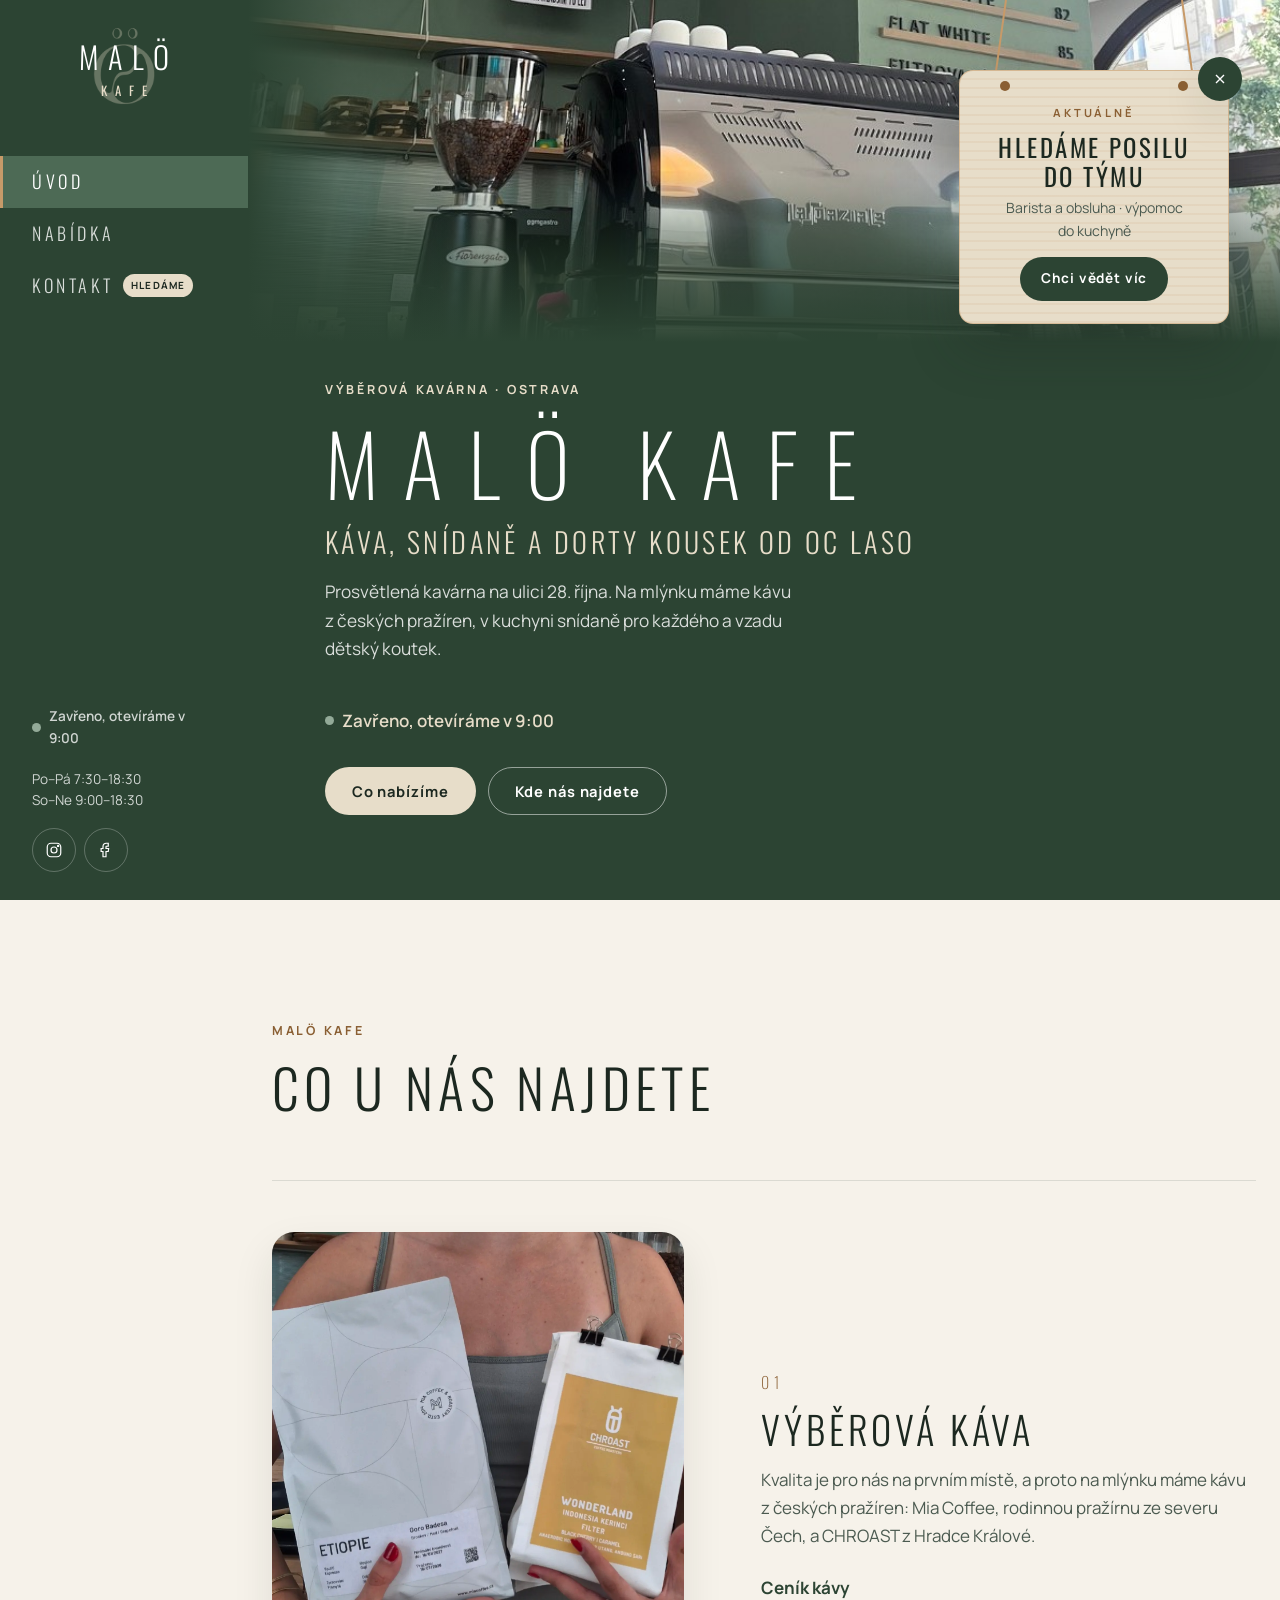
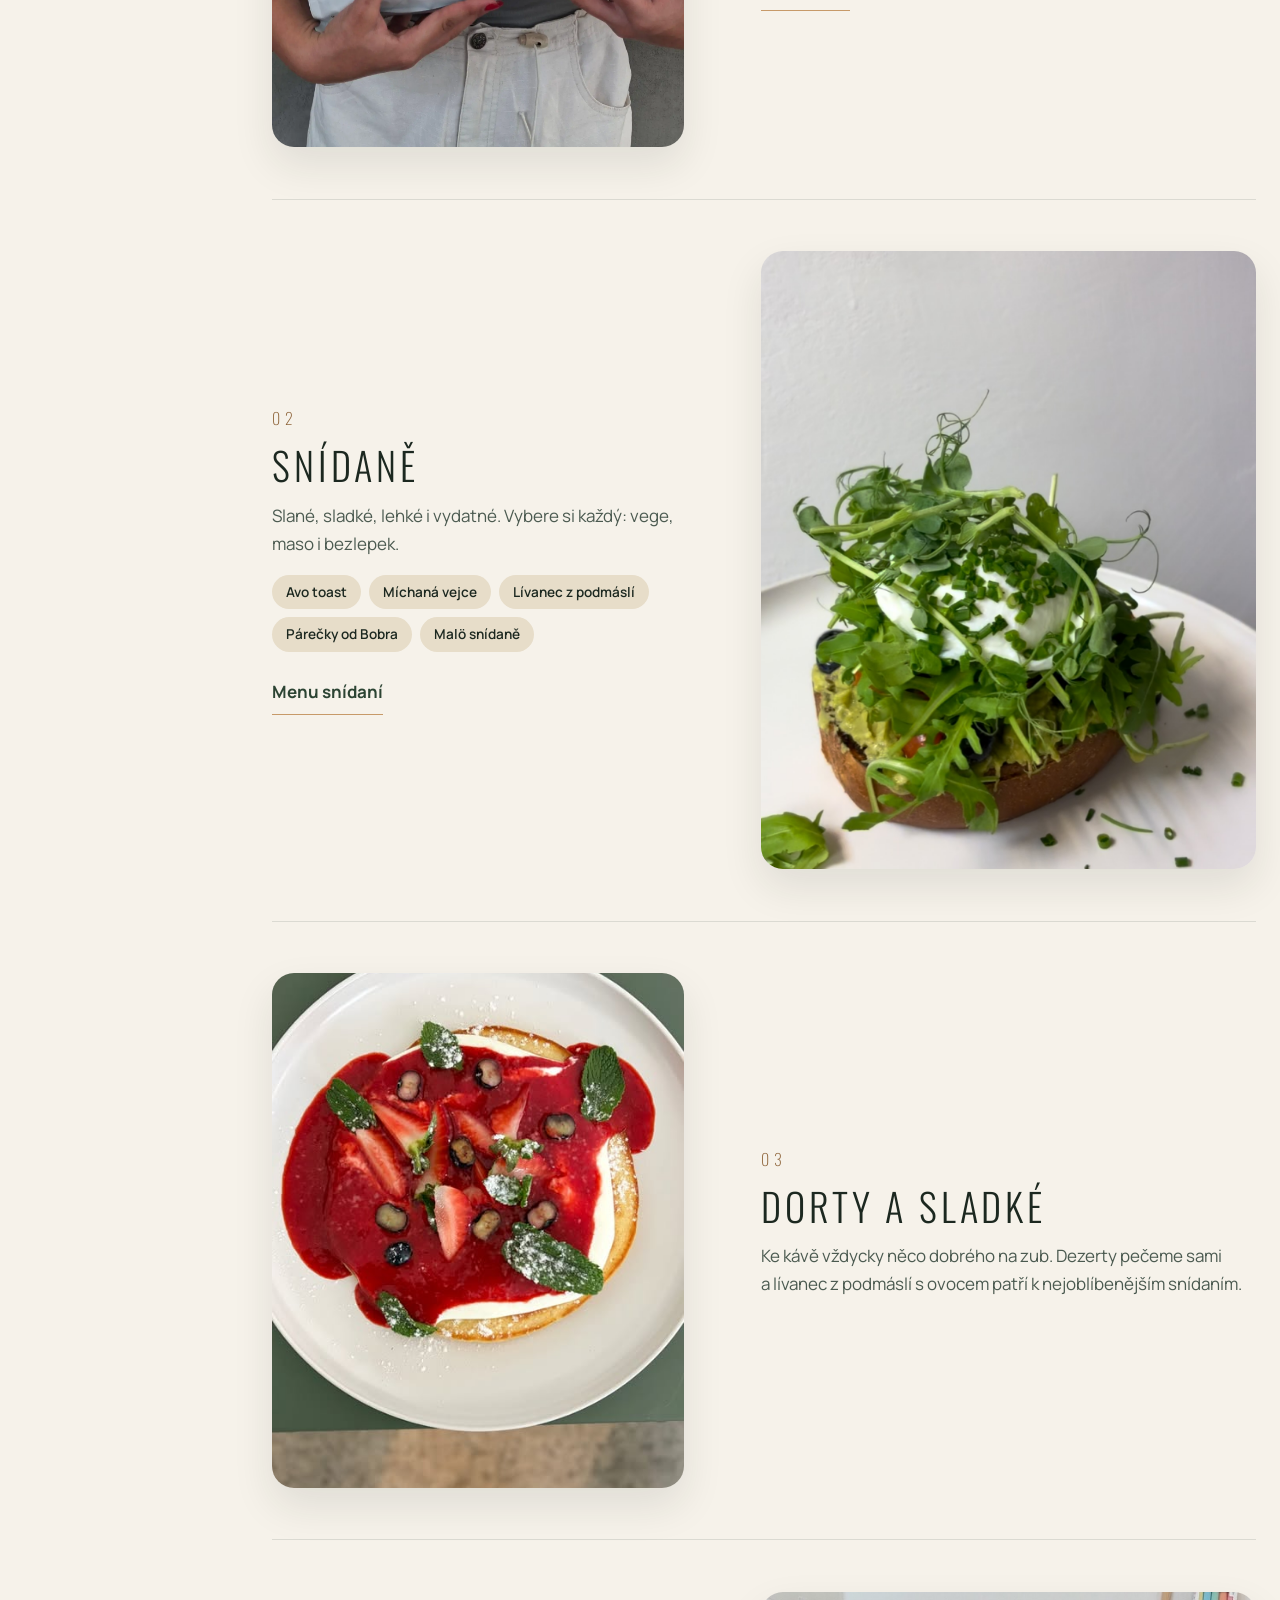
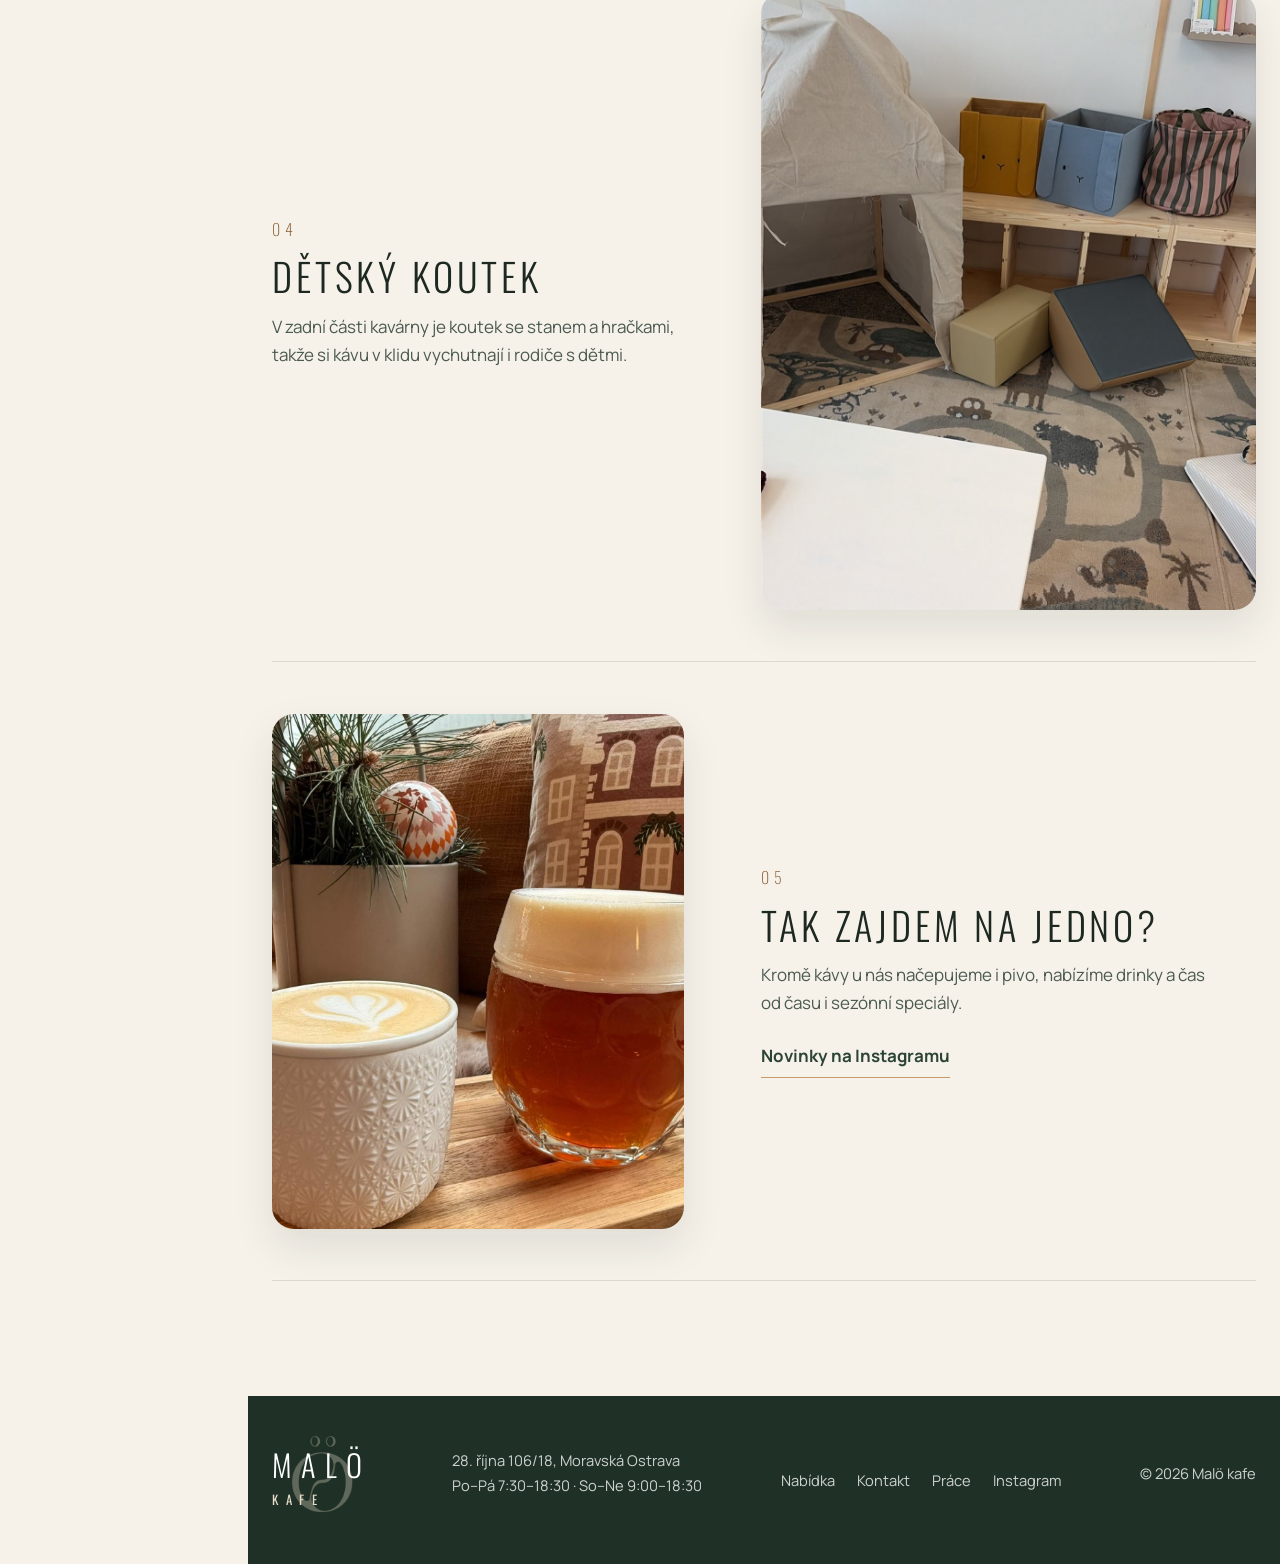
==== index.html @ 4d9cf325 "První verze webu Malö kafe" ====
<!doctype html>
<html lang="cs">
<head>
  <meta charset="utf-8">
  <meta name="viewport" content="width=device-width, initial-scale=1">
  <title>Malö kafe – výběrová kavárna v centru Ostravy</title>
  <meta name="description" content="Malö kafe na ulici 28. října v Ostravě: výběrová káva z českých pražíren, snídaně, dorty, čepované pivo a dětský koutek.">
  <link rel="icon" href="logo.jpg">
  <link rel="preconnect" href="https://fonts.googleapis.com">
  <link rel="preconnect" href="https://fonts.gstatic.com" crossorigin>
  <link href="https://fonts.googleapis.com/css2?family=Manrope:wght@400;500;600;700&family=Oswald:wght@200..600&display=swap" rel="stylesheet">
  <link rel="stylesheet" href="styles.css">
</head>
<body>
  <a class="skip" href="#obsah">Přeskočit na obsah</a>

  <header class="topbar">
    <a class="logo" href="index.html" aria-label="Malö kafe – úvod"><img class="logo__mark" src="logo-svetle.png" width="320" height="320" alt=""><span class="logo__name">MALÖ</span><span class="logo__sub">kafe</span></a>
    <button class="menu-btn" type="button" aria-expanded="false" aria-controls="menu" aria-label="Otevřít menu"><span></span></button>
  </header>

  <aside class="rail" id="menu">
    <a class="logo" href="index.html" aria-label="Malö kafe – úvod"><img class="logo__mark" src="logo-svetle.png" width="320" height="320" alt=""><span class="logo__name">MALÖ</span><span class="logo__sub">kafe</span></a>
    <nav class="rail__nav" aria-label="Hlavní menu">
      <ul>
        <li><a href="index.html" aria-current="page"><span class="t">Úvod</span></a></li>
        <li><a href="nabidka.html"><span class="t">Nabídka</span></a></li>
        <li><a href="kontakt.html"><span class="t">Kontakt</span> <span class="tag-hiring">hledáme</span></a></li>
      </ul>
    </nav>
    <div class="rail__foot">
      <p class="status" data-status><span class="status__dot"></span><span class="status__text">Po–Pá 7:30–18:30</span></p>
      <p class="rail__hours">Po–Pá 7:30–18:30<br>So–Ne 9:00–18:30</p>
      <div class="social">
        <a href="https://www.instagram.com/malokafeostrava/" target="_blank" rel="noopener" aria-label="Instagram Malö kafe">
          <svg viewBox="0 0 24 24" fill="none" stroke="currentColor" stroke-width="1.6" aria-hidden="true"><rect x="3" y="3" width="18" height="18" rx="5"/><circle cx="12" cy="12" r="4"/><circle cx="17.5" cy="6.5" r=".8" fill="currentColor"/></svg>
        </a>
        <a href="https://www.facebook.com/notroublefm/" target="_blank" rel="noopener" aria-label="Facebook">
          <svg viewBox="0 0 24 24" fill="none" stroke="currentColor" stroke-width="1.6" aria-hidden="true"><path d="M15 3h-2.5A4.5 4.5 0 0 0 8 7.5V10H5.5v4H8v7h4v-7h3l.5-4H12V7.5c0-.3.2-.5.5-.5H15z"/></svg>
        </a>
      </div>
    </div>
  </aside>
  <div class="scrim" aria-hidden="true"></div>

  <div class="sign" role="complementary" aria-label="Aktuálně: hledáme posilu">
    <div class="sign__strings" aria-hidden="true"></div>
    <div class="sign__board">
      <button class="sign__close" type="button" aria-label="Zavřít cedulku">
        <svg viewBox="0 0 24 24" fill="none" stroke="currentColor" stroke-width="2" aria-hidden="true"><path d="M6 6l12 12M18 6L6 18"/></svg>
      </button>
      <span class="sign__kicker">Aktuálně</span>
      <p class="sign__title">Hledáme posilu do&nbsp;týmu</p>
      <p class="sign__roles">Barista a obsluha · výpomoc do&nbsp;kuchyně</p>
      <a class="btn btn--dark" href="kontakt.html#prace">Chci vědět víc</a>
    </div>
  </div>

  <main class="main" id="obsah">
    <section class="hero">
      <div class="hero__strip">
        <img src="head-bar.jpg" width="961" height="429" alt="Bar Malö kafe se zelenou stěnou, kávovarem, mlýnkem a ceníkem z dřevěných latěk">
      </div>
      <div class="hero__text">
        <span class="kicker kicker--light">Výběrová kavárna · Ostrava</span>
        <h1 class="hero__name">Malö kafe</h1>
        <p class="hero__title">Káva, snídaně a&nbsp;dorty kousek od&nbsp;OC&nbsp;Laso</p>
        <p class="hero__lead">Prosvětlená kavárna na ulici 28. října. Na mlýnku máme kávu z&nbsp;českých pražíren, v&nbsp;kuchyni snídaně pro každého a&nbsp;vzadu dětský koutek.</p>
        <p class="status hero__status" data-status><span class="status__dot"></span><span class="status__text">Po–Pá 7:30–18:30, So–Ne 9:00–18:30</span></p>
        <div class="btns">
          <a class="btn btn--oat" href="nabidka.html">Co nabízíme</a>
          <a class="btn btn--line" href="kontakt.html">Kde nás najdete</a>
        </div>
      </div>
    </section>

    <section class="section">
      <div class="wrap">
        <div class="section-head reveal">
          <span class="kicker">Malö kafe</span>
          <h2>Co u&nbsp;nás najdete</h2>
        </div>

        <article class="feature">
          <div class="feature__media reveal"><img src="kava-prazirny.webp" width="1440" height="1920" loading="lazy" alt="Dva sáčky výběrové kávy: Etiopie od Mia Coffee a Wonderland od CHROAST"></div>
          <div class="feature__body reveal">
            <span class="feature__num">01</span>
            <h3>Výběrová káva</h3>
            <p>Kvalita je pro nás na prvním místě, a&nbsp;proto na mlýnku máme kávu z&nbsp;českých pražíren: Mia Coffee, rodinnou pražírnu ze severu Čech, a&nbsp;CHROAST z&nbsp;Hradce Králové.</p>
            <a class="link" href="nabidka.html">Ceník kávy</a>
          </div>
        </article>

        <article class="feature feature--flip">
          <div class="feature__media reveal"><img src="avo-toast.jpg" width="1125" height="2000" loading="lazy" alt="Avo toast se zastřeným vejcem, rukolou a hráškovými výhonky"></div>
          <div class="feature__body reveal">
            <span class="feature__num">02</span>
            <h3>Snídaně</h3>
            <p>Slané, sladké, lehké i&nbsp;vydatné. Vybere si každý: vege, maso i&nbsp;bezlepek.</p>
            <ul class="mini-list">
              <li>Avo toast</li><li>Míchaná vejce</li><li>Lívanec z podmáslí</li><li>Párečky od Bobra</li><li>Malö snídaně</li>
            </ul>
            <a class="link" href="nabidka.html#snidane">Menu snídaní</a>
          </div>
        </article>

        <article class="feature">
          <div class="feature__media reveal"><img src="livanec.jpg" width="480" height="853" loading="lazy" alt="Lívanec se zakysanou smetanou, jahodami, borůvkami a mátou na zeleném stole"></div>
          <div class="feature__body reveal">
            <span class="feature__num">03</span>
            <h3>Dorty a&nbsp;sladké</h3>
            <p>Ke kávě vždycky něco dobrého na zub. Dezerty pečeme sami a&nbsp;lívanec z&nbsp;podmáslí s&nbsp;ovocem patří k&nbsp;nejoblíbenějším snídaním.</p>
          </div>
        </article>

        <article class="feature feature--flip">
          <div class="feature__media reveal"><img src="koutek.jpg" width="1080" height="1440" loading="lazy" alt="Dětský koutek se stanem, látkovými boxy na hračky a kobercem s mapou"></div>
          <div class="feature__body reveal">
            <span class="feature__num">04</span>
            <h3>Dětský koutek</h3>
            <p>V&nbsp;zadní části kavárny je koutek se stanem a&nbsp;hračkami, takže si kávu v&nbsp;klidu vychutnají i&nbsp;rodiče s&nbsp;dětmi.</p>
          </div>
        </article>

        <article class="feature">
          <div class="feature__media reveal"><img src="kava-pivo.jpg" width="1200" height="1600" loading="lazy" alt="Cappuccino s latte art a sklenice čepovaného piva na dřevěném prkénku"></div>
          <div class="feature__body reveal">
            <span class="feature__num">05</span>
            <h3>Tak zajdem na jedno?</h3>
            <p>Kromě kávy u&nbsp;nás načepujeme i&nbsp;pivo, nabízíme drinky a&nbsp;čas od&nbsp;času i&nbsp;sezónní speciály.</p>
            <a class="link" href="https://www.instagram.com/malokafeostrava/" target="_blank" rel="noopener">Novinky na Instagramu</a>
          </div>
        </article>
      </div>
    </section>
  </main>

  <footer class="footer main">
    <div class="wrap footer__grid">
      <a class="logo" href="index.html" aria-label="Malö kafe – úvod"><img class="logo__mark" src="logo-svetle.png" width="320" height="320" alt=""><span class="logo__name">MALÖ</span><span class="logo__sub">kafe</span></a>
      <p>28. října 106/18, Moravská Ostrava<br>Po–Pá 7:30–18:30 · So–Ne 9:00–18:30</p>
      <nav class="footer__links" aria-label="Odkazy v patičce">
        <a href="nabidka.html">Nabídka</a><a href="kontakt.html">Kontakt</a><a href="kontakt.html#prace">Práce</a>
        <a href="https://www.instagram.com/malokafeostrava/" target="_blank" rel="noopener">Instagram</a>
      </nav>
      <p>© <span data-year>2026</span> Malö kafe</p>
    </div>
  </footer>

  <script src="script.js"></script>
</body>
</html>
---- styles.css ----
/* Malö kafe – viz DESIGN.md */
:root {
  --forest: #2c4433;      --forest-rgb: 44, 68, 51;
  --forest-deep: #1f3126;
  --moss: #4d6a55;
  --sage: #93aa98;        --sage-rgb: 147, 170, 152;
  --sage-light: #dfe8e0;
  --oat: #e7ddc9;         --oat-rgb: 231, 221, 201;
  --wood: #c79a69;        --wood-rgb: 199, 154, 105;
  --wood-deep: #8a5f33;
  --cream: #f6f2ea;       --cream-rgb: 246, 242, 234;
  --ink: #1c2820;         --ink-rgb: 28, 40, 32;
  --ink-soft: #4b5a50;
  --white: #ffffff;       --white-rgb: 255, 255, 255;
  --open: #8fd19e;

  --font-display: "Oswald", "Arial Narrow", sans-serif;
  --font-body: "Manrope", system-ui, sans-serif;

  --rail: 248px;
  --shadow-soft: 0 18px 40px rgba(var(--ink-rgb), .10);
  --shadow-sign: 0 24px 50px rgba(var(--ink-rgb), .28);
  --ease: cubic-bezier(.22, .8, .24, 1);
  --section: clamp(4rem, 9vw, 7.5rem);
}

*, *::before, *::after { box-sizing: border-box; }
html { -webkit-text-size-adjust: 100%; scroll-behavior: smooth; }
body {
  margin: 0;
  background: var(--cream);
  color: var(--ink);
  font-family: var(--font-body);
  font-size: 1.0625rem;
  line-height: 1.65;
  overflow-x: hidden;
}
img { display: block; max-width: 100%; height: auto; }
a { color: inherit; }
h1, h2, h3 {
  font-family: var(--font-display);
  font-weight: 300;
  text-transform: uppercase;
  line-height: 1.08;
  margin: 0;
}
p { margin: 0 0 1em; }
:focus-visible { outline: 3px solid var(--wood); outline-offset: 3px; border-radius: 4px; }
.sr-only {
  position: absolute; width: 1px; height: 1px; padding: 0; margin: -1px;
  overflow: hidden; clip: rect(0 0 0 0); white-space: nowrap; border: 0;
}
.skip {
  position: absolute; left: 12px; top: -60px; z-index: 100;
  background: var(--oat); color: var(--ink); padding: 12px 18px; border-radius: 999px;
  text-decoration: none; font-weight: 700;
}
.skip:focus { top: 12px; }

.wrap { width: min(1120px, 100% - 48px); margin-inline: auto; }
.kicker {
  display: inline-block;
  font-size: .78rem; font-weight: 700; letter-spacing: .22em; text-transform: uppercase;
  color: var(--wood-deep);
  margin-bottom: 1rem;
}
.on-dark .kicker, .kicker--light { color: var(--oat); }

/* ---------- Boční menu ---------- */
.rail {
  position: fixed; inset: 0 auto 0 0; z-index: 40;
  width: var(--rail);
  background: var(--forest);
  color: var(--white);
  display: flex; flex-direction: column;
  padding: 36px 0 28px;
}
.logo {
  position: relative; isolation: isolate;
  display: inline-flex; flex-direction: column; align-items: center;
  text-decoration: none; color: var(--white);
  margin: 0 auto 48px; padding: 6px 10px;
  min-height: 44px;
}
/* Logo Malö kafe (Ö se zrnkem) za nápisem */
.logo__mark {
  position: absolute; z-index: -1;
  left: 50%; top: 50%;
  width: 118px; height: 118px; max-width: none;
  transform: translate(-50%, -54%);
  opacity: .32;
  pointer-events: none;
}
.logo__name {
  font-family: var(--font-display); font-weight: 300;
  font-size: 1.9rem; letter-spacing: .3em; line-height: 1;
  margin-right: -.3em;
}
.logo__sub {
  font-family: var(--font-display); font-weight: 400;
  font-size: .8rem; letter-spacing: .6em; text-transform: uppercase;
  margin-top: 8px; margin-right: -.6em; color: var(--oat);
}
.rail__nav ul { list-style: none; margin: 0; padding: 0; }
.rail__nav a {
  position: relative;
  display: flex; align-items: center; gap: 10px;
  min-height: 52px; padding: 0 32px;
  font-family: var(--font-display); font-weight: 300;
  font-size: 1.12rem; letter-spacing: .2em; text-transform: uppercase;
  text-decoration: none; color: rgba(var(--white-rgb), .82);
  transition: background .35s var(--ease), color .35s var(--ease);
}
.rail__nav a span.t { transition: transform .35s var(--ease); }
.rail__nav a::before {
  content: ""; position: absolute; left: 0; top: 50%;
  width: 3px; height: 0; background: var(--wood);
  transform: translateY(-50%); transition: height .35s var(--ease);
}
.rail__nav a:hover { color: var(--white); }
.rail__nav a:hover span.t { transform: translateX(6px); }
.rail__nav a:hover::before { height: 40%; }
.rail__nav a[aria-current="page"] { background: var(--moss); color: var(--white); }
.rail__nav a[aria-current="page"]::before { height: 100%; }
.tag-hiring {
  font-family: var(--font-body); font-size: .62rem; font-weight: 700;
  letter-spacing: .12em; text-transform: uppercase;
  background: var(--oat); color: var(--ink);
  padding: 3px 8px; border-radius: 999px;
}
.rail__foot {
  margin-top: auto; padding: 0 32px;
  font-size: .85rem; color: rgba(var(--white-rgb), .78);
}
.status { display: inline-flex; align-items: center; gap: 8px; font-weight: 600; }
.status__dot {
  width: 9px; height: 9px; border-radius: 50%;
  background: var(--sage); flex: none;
}
.status.is-open .status__dot { background: var(--open); }
.rail__hours { margin: 6px 0 18px; line-height: 1.5; }
.social { display: flex; gap: 8px; }
.social a {
  display: grid; place-items: center;
  width: 44px; height: 44px; border-radius: 50%;
  border: 1px solid rgba(var(--white-rgb), .25);
  color: var(--white);
  transition: background .3s var(--ease), border-color .3s var(--ease);
}
.social a:hover { background: var(--moss); border-color: var(--moss); }
.social svg { width: 18px; height: 18px; }

/* Horní lišta na mobilu */
.topbar { display: none; }
.menu-btn {
  width: 48px; height: 48px; border-radius: 50%;
  border: 1px solid rgba(var(--white-rgb), .3);
  background: transparent; color: var(--white);
  display: grid; place-items: center; cursor: pointer;
}
.menu-btn span, .menu-btn span::before, .menu-btn span::after {
  display: block; width: 18px; height: 1.5px; background: currentColor;
  position: relative; transition: transform .3s var(--ease), background .3s;
}
.menu-btn span::before, .menu-btn span::after { content: ""; position: absolute; left: 0; }
.menu-btn span::before { top: -6px; }
.menu-btn span::after { top: 6px; }
.nav-open .menu-btn span { background: transparent; }
.nav-open .menu-btn span::before { transform: translateY(6px) rotate(45deg); }
.nav-open .menu-btn span::after { transform: translateY(-6px) rotate(-45deg); }
.scrim { display: none; }

/* ---------- Hlavní plocha ---------- */
.main { margin-left: var(--rail); min-width: 0; }

/* Úvod: vodorovný pás fotky nahoře, vlevo splývá s menu, dole se rozplyne do zelené */
.hero {
  background: var(--forest);
  color: var(--white);
  min-height: 100vh; min-height: 100svh;
  display: grid;
  grid-template-rows: auto 1fr;
}
.hero__strip {
  position: relative; display: block; overflow: hidden;
  height: clamp(220px, 38vh, 420px);
}
.hero__strip img {
  position: absolute; inset: 0;
  width: 100%; height: 100%; object-fit: cover; object-position: 50% 45%;
}
.hero__strip::after {
  content: ""; position: absolute; inset: 0; pointer-events: none;
  background:
    linear-gradient(90deg, var(--forest) 0%, rgba(var(--forest-rgb), .55) 9%, rgba(var(--forest-rgb), 0) 26%),
    linear-gradient(180deg, rgba(var(--forest-rgb), 0) 50%, rgba(var(--forest-rgb), .7) 82%, var(--forest) 100%);
}
.hero__text {
  align-self: center;
  padding: clamp(8px, 2vw, 24px) clamp(28px, 6vw, 96px) clamp(40px, 6vw, 80px);
  max-width: 52rem;
}
.hero__name {
  font-weight: 200;
  font-size: clamp(3.2rem, 6.6vw, 6.2rem);
  letter-spacing: .3em;
  line-height: 1;
  margin: .2rem -.3em 1.2rem 0;
}
.hero__title {
  font-family: var(--font-display); font-weight: 300; text-transform: uppercase;
  font-size: clamp(1.3rem, 2.2vw, 1.8rem);
  letter-spacing: .12em; line-height: 1.25;
  color: var(--oat);
  margin-bottom: 1.2rem;
}
.hero__lead { color: rgba(var(--white-rgb), .82); font-size: 1.08rem; max-width: 32rem; }
.hero__status { margin: 1.6rem 0 2rem; color: var(--oat); }
.btns { display: flex; flex-wrap: wrap; gap: 12px; }

.btn {
  display: inline-flex; align-items: center; justify-content: center; gap: 10px;
  min-height: 48px; padding: 0 26px;
  border-radius: 999px; border: 1.5px solid transparent;
  font-family: var(--font-body); font-weight: 700; font-size: .92rem;
  letter-spacing: .06em; text-decoration: none; cursor: pointer;
  transition: background .3s var(--ease), color .3s var(--ease), border-color .3s var(--ease);
}
.btn--dark { background: var(--forest); color: var(--white); }
.btn--dark:hover { background: var(--forest-deep); }
.btn--oat { background: var(--oat); color: var(--ink); }
.btn--oat:hover { background: var(--white); }
.btn--line { border-color: rgba(var(--white-rgb), .5); color: var(--white); }
.btn--line:hover { border-color: var(--white); background: rgba(var(--white-rgb), .1); }
.btn--line-dark { border-color: var(--forest); color: var(--forest); }
.btn--line-dark:hover { background: var(--forest); color: var(--white); }
.btn svg { width: 16px; height: 16px; }

/* Sekce */
.section { padding: var(--section) 0; }
.section-head { max-width: 40rem; margin-bottom: clamp(2.5rem, 5vw, 4rem); }
.section-head h2 { font-size: clamp(2rem, 4.2vw, 3.4rem); letter-spacing: .1em; }
.section-head p { margin-top: 1.2rem; color: var(--ink-soft); }

/* Co u nás najdeš */
.feature {
  display: grid;
  grid-template-columns: minmax(0, 5fr) minmax(0, 6fr);
  gap: clamp(28px, 6vw, 96px);
  align-items: center;
  padding: clamp(2rem, 4vw, 3.5rem) 0;
  border-top: 1px solid rgba(var(--ink-rgb), .12);
}
.feature:last-child { border-bottom: 1px solid rgba(var(--ink-rgb), .12); }
.feature--flip .feature__media { order: 2; }
.feature__media img {
  width: 100%; aspect-ratio: 4 / 5; object-fit: cover;
  border-radius: 22px; box-shadow: var(--shadow-soft);
  transition: box-shadow .4s var(--ease);
}
.feature__media img:hover { box-shadow: 0 26px 56px rgba(var(--ink-rgb), .16); }
.feature__num {
  font-family: var(--font-display); font-weight: 200;
  font-size: 1rem; letter-spacing: .3em; color: var(--wood-deep);
  display: block; margin-bottom: .8rem;
}
.feature h3 { font-size: clamp(1.6rem, 3vw, 2.4rem); letter-spacing: .1em; margin-bottom: 1rem; }
.feature p { color: var(--ink-soft); max-width: 32rem; }
.feature .link {
  display: inline-flex; align-items: center; gap: 8px; min-height: 44px;
  font-weight: 700; color: var(--forest); text-decoration: none;
  border-bottom: 1.5px solid var(--wood);
}
.feature .link:hover { color: var(--wood-deep); }
.mini-list {
  display: flex; flex-wrap: wrap; gap: 8px; list-style: none; padding: 0; margin: 0 0 1.2rem;
}
.mini-list li {
  background: var(--oat); border-radius: 999px; padding: 6px 14px;
  font-size: .85rem; font-weight: 600;
}

/* Záhlaví podstránek */
.page-head {
  background: var(--forest); color: var(--white);
  padding: clamp(5rem, 11vw, 9rem) 0 clamp(3rem, 7vw, 5.5rem);
}
.page-head h1 { font-size: clamp(2.8rem, 6.5vw, 5.6rem); letter-spacing: .12em; }
.page-head p { max-width: 36rem; margin-top: 1.4rem; color: rgba(var(--white-rgb), .82); }

/* Nabídka – ceník kávy */
.menu-grid {
  display: grid; grid-template-columns: minmax(0, 1fr) minmax(0, 1fr);
  gap: clamp(2rem, 6vw, 6rem);
}
.board { list-style: none; margin: 0; padding: 0; }
.board li {
  position: relative;
  display: flex; justify-content: space-between; align-items: baseline; gap: 16px;
  padding: 16px 4px 14px;
}
.board li::after {
  content: ""; position: absolute; left: 0; right: 0; bottom: 0;
  height: 5px; border-radius: 2px;
  background: linear-gradient(180deg, var(--wood), var(--wood-deep));
  opacity: .55;
  transform-origin: left center;
  transition: transform .9s var(--ease);
}
.board .name {
  font-family: var(--font-display); font-weight: 400;
  font-size: clamp(1.15rem, 1.8vw, 1.45rem); letter-spacing: .08em; text-transform: uppercase;
}
.board .price { font-family: var(--font-display); font-size: 1.2rem; color: var(--wood-deep); white-space: nowrap; }
.board-note { margin-top: 1.4rem; font-size: .92rem; color: var(--ink-soft); }
.menu-side p { color: var(--ink-soft); }
.menu-side img {
  width: 100%; aspect-ratio: 4 / 5; object-fit: cover;
  border-radius: 22px; box-shadow: var(--shadow-soft); margin-top: 1.6rem;
}

/* Snídaně */
.breakfast {
  display: grid; grid-template-columns: minmax(0, 7fr) minmax(0, 4fr);
  gap: clamp(2rem, 6vw, 5rem); align-items: start;
}
.dishes { list-style: none; margin: 0; padding: 0; }
.dish {
  display: grid; grid-template-columns: 1fr auto; gap: 4px 20px;
  padding: 22px 0; border-bottom: 1px solid rgba(var(--ink-rgb), .14);
}
.dish:first-child { border-top: 1px solid rgba(var(--ink-rgb), .14); }
.dish h3 { font-size: clamp(1.2rem, 2vw, 1.55rem); font-weight: 400; letter-spacing: .08em; }
.dish .price { font-family: var(--font-display); font-size: 1.3rem; color: var(--wood-deep); }
.dish p { grid-column: 1 / -1; margin: 0; color: var(--ink-soft); font-size: .95rem; }
.extras { display: flex; flex-wrap: wrap; gap: 8px 22px; margin-top: 1.6rem; font-size: .95rem; color: var(--ink-soft); }
.extras strong { color: var(--ink); font-weight: 600; }
.dish-photos { display: grid; gap: 20px; position: sticky; top: 32px; }
.dish-photos figure { margin: 0; }
.dish-photos img { width: 100%; aspect-ratio: 4 / 5; object-fit: cover; border-radius: 22px; box-shadow: var(--shadow-soft); }
.dish-photos figcaption {
  font-family: var(--font-display); letter-spacing: .16em; text-transform: uppercase;
  font-size: .85rem; margin-top: 10px; color: var(--ink-soft);
}
.bg-oat { background: var(--oat); }

/* Práce */
.jobs { display: grid; grid-template-columns: 1fr 1fr; gap: 0; }
.job { padding: clamp(1.5rem, 4vw, 3rem) clamp(1.5rem, 4vw, 3.5rem) clamp(1.5rem, 4vw, 3rem) 0; }
.job + .job { border-left: 1px solid rgba(var(--ink-rgb), .15); padding-left: clamp(1.5rem, 4vw, 3.5rem); padding-right: 0; }
.jobs-section { scroll-margin-top: 64px; }
.job__title { font-size: clamp(1.8rem, 3.4vw, 2.7rem); letter-spacing: .1em; margin-bottom: 1.4rem; }
.job h4 {
  font-family: var(--font-body); font-weight: 700; font-size: .78rem; text-transform: uppercase;
  letter-spacing: .22em; color: var(--wood-deep); margin: 1.6rem 0 .6rem;
}
.jobs { border-top: 1px solid rgba(var(--ink-rgb), .15); margin-bottom: clamp(2.5rem, 5vw, 4rem); }
.ticks { list-style: none; margin: 0; padding: 0; }
.ticks li { position: relative; padding: 5px 0 5px 22px; }
.ticks li::before {
  content: ""; position: absolute; left: 0; top: .95em;
  width: 10px; height: 1.5px; background: var(--wood);
}
.apply {
  background: var(--forest); color: var(--white);
  border-radius: 28px; padding: clamp(2rem, 5vw, 3.5rem);
  display: grid; grid-template-columns: minmax(0, 1.2fr) minmax(0, 1fr); gap: clamp(1.5rem, 4vw, 3rem);
  align-items: center;
}
.page-head a { color: var(--oat); text-underline-offset: 4px; }
.page-head a:hover { color: var(--white); }
.apply__title { font-size: clamp(1.8rem, 3.4vw, 2.7rem); letter-spacing: .1em; margin-bottom: 1rem; }
.apply p, .apply li { color: rgba(var(--white-rgb), .85); }
.apply .ticks li::before { background: var(--oat); }
.mail {
  display: block; font-family: var(--font-display); font-weight: 300;
  font-size: clamp(1.2rem, 2.4vw, 1.7rem); letter-spacing: .06em;
  color: var(--oat); text-decoration: none; margin: .6rem 0 1.4rem; word-break: break-all;
}
.mail:hover { color: var(--white); }

/* Kontakt */
.contact { display: grid; grid-template-columns: minmax(0, 1fr) minmax(0, 1.2fr); gap: clamp(2rem, 6vw, 5rem); }
.contact dl { margin: 0; }
.contact dt {
  font-size: .78rem; font-weight: 700; letter-spacing: .22em; text-transform: uppercase;
  color: var(--wood-deep); margin-top: 1.6rem;
}
.contact dt:first-child { margin-top: 0; }
.contact dd { margin: .3rem 0 0; font-size: 1.1rem; }
.contact dd a { text-decoration: none; border-bottom: 1.5px solid var(--wood); display: inline-block; padding: 8px 0 2px; }
.contact dd a:hover { color: var(--wood-deep); }
.hours { width: 100%; border-collapse: collapse; margin-top: .4rem; }
.hours td { padding: 10px 6px; border-bottom: 1px solid rgba(var(--ink-rgb), .12); }
.hours td:last-child { text-align: right; font-family: var(--font-display); letter-spacing: .06em; }
.hours tr.is-today td { background: var(--sage-light); font-weight: 700; }
.hours tr.is-today td:first-child::after {
  content: "dnes"; margin-left: 10px; font-size: .68rem; letter-spacing: .14em; text-transform: uppercase;
  background: var(--forest); color: var(--white); padding: 2px 8px; border-radius: 999px; vertical-align: 2px;
}
.map {
  width: 100%; min-height: 420px; height: 100%; border: 0;
  border-radius: 24px; box-shadow: var(--shadow-soft); background: var(--sage-light);
}
.contact .btns { margin-top: 2rem; }

/* Patička */
.footer { background: var(--forest-deep); color: rgba(var(--white-rgb), .78); padding: 3rem 0; font-size: .92rem; }
.footer__grid { display: flex; flex-wrap: wrap; justify-content: space-between; gap: 1.5rem 3rem; align-items: center; }
.footer .logo { margin: 0; align-items: flex-start; padding-left: 0; }
.footer a { text-decoration: none; }
.footer a:hover { color: var(--white); }
.footer__links { display: flex; flex-wrap: wrap; gap: 4px 22px; }
.footer__links a { display: inline-flex; align-items: center; min-height: 44px; }

/* ---------- Cedulka Hledáme posilu ---------- */
.sign {
  position: absolute; top: 0; right: clamp(16px, 4vw, 56px); z-index: 60;
  width: 270px;
  transform-origin: 50% 0;
  pointer-events: none;
  visibility: hidden;
}
.sign.is-shown { visibility: visible; animation: sign-drop 1.1s var(--ease) both; }
.sign.is-hiding { visibility: visible; animation: sign-up .5s ease-in forwards; }
.sign__strings { position: relative; height: 70px; }
.sign__strings::before, .sign__strings::after {
  content: ""; position: absolute; top: 0; bottom: -6px; width: 2px;
  background: var(--wood);
}
.sign__strings::before { left: 46px; transform: rotate(8deg); transform-origin: top; }
.sign__strings::after { right: 46px; transform: rotate(-8deg); transform-origin: top; }
.sign__board {
  position: relative; pointer-events: auto;
  background: var(--oat);
  background-image: repeating-linear-gradient(0deg, rgba(var(--wood-rgb), .12) 0 2px, transparent 2px 9px);
  color: var(--ink);
  border-radius: 14px;
  padding: 26px 24px 22px;
  box-shadow: var(--shadow-sign);
  border: 1px solid rgba(var(--wood-rgb), .5);
  text-align: center;
}
.sign__board::before, .sign__board::after {
  content: ""; position: absolute; top: 10px; width: 10px; height: 10px; border-radius: 50%;
  background: var(--wood-deep);
}
.sign__board::before { left: 40px; }
.sign__board::after { right: 40px; }
.sign__kicker { font-size: .7rem; font-weight: 700; letter-spacing: .26em; text-transform: uppercase; color: var(--wood-deep); }
.sign__title {
  font-family: var(--font-display); font-weight: 400; text-transform: uppercase;
  font-size: 1.55rem; letter-spacing: .1em; line-height: 1.15; margin: 8px 0 6px;
}
.sign__roles { font-size: .88rem; color: var(--ink-soft); margin-bottom: 14px; }
.sign .btn { min-height: 44px; padding: 0 20px; font-size: .85rem; }
.sign__close {
  position: absolute; top: -14px; right: -14px;
  width: 44px; height: 44px; border-radius: 50%;
  border: 0; background: var(--forest); color: var(--white); cursor: pointer;
  display: grid; place-items: center; box-shadow: var(--shadow-soft);
}
.sign__close:hover { background: var(--forest-deep); }
.sign__close svg { width: 16px; height: 16px; }

@keyframes sign-drop {
  0%   { transform: translateY(-110%) rotate(0deg); }
  30%  { transform: translateY(0) rotate(7deg); }
  48%  { transform: rotate(-5deg); }
  64%  { transform: rotate(3deg); }
  78%  { transform: rotate(-1.5deg); }
  90%  { transform: rotate(.6deg); }
  100% { transform: translateY(0) rotate(0deg); }
}
@keyframes sign-up { from { transform: translateY(0); } to { transform: translateY(-115%); } }

/* ---------- Animace objevení ---------- */
.js .reveal { opacity: 0; transform: translateY(28px); transition: opacity .8s var(--ease), transform .8s var(--ease); }
.js .reveal.is-in { opacity: 1; transform: none; }
.js .board li::after { transform: scaleX(0); }
.js .board.is-in li::after { transform: scaleX(1); }
.js .board li { opacity: 0; transform: translateY(14px); transition: opacity .6s var(--ease), transform .6s var(--ease); }
.js .board.is-in li { opacity: 1; transform: none; }

.js .hero__strip img { clip-path: inset(0 100% 0 0); transition: clip-path 1.2s var(--ease); }
.js .hero__text { opacity: 0; transform: translateY(20px); transition: opacity .9s var(--ease) .35s, transform .9s var(--ease) .35s; }
.js .is-loaded .hero__strip img { clip-path: inset(0 0 0 0); }
.js .is-loaded .hero__text { opacity: 1; transform: none; }

/* ---------- Responzivita ---------- */
@media (max-width: 960px) {
  .topbar {
    display: flex; align-items: center; justify-content: space-between;
    position: sticky; top: 0; z-index: 50;
    background: var(--forest); color: var(--white);
    padding: 8px 16px; min-height: 64px;
    border-bottom: 1px solid rgba(var(--white-rgb), .08);
  }
  .topbar .logo { margin: 0; flex-direction: row; align-items: baseline; gap: 12px; }
  .topbar .logo__name { font-size: 1.5rem; }
  .topbar .logo__sub { margin-top: 0; }
  .rail {
    transform: translateX(-100%); transition: transform .45s var(--ease);
    width: min(300px, 84vw); padding-top: 28px; z-index: 70;
    visibility: hidden;
  }
  .nav-open .rail { transform: none; visibility: visible; }
  .scrim {
    display: block; position: fixed; inset: 0; z-index: 65;
    background: rgba(var(--ink-rgb), .45);
    opacity: 0; pointer-events: none; transition: opacity .4s var(--ease);
  }
  .nav-open .scrim { opacity: 1; pointer-events: auto; }
  .main { margin-left: 0; }
  .hero { min-height: auto; }
  .hero__strip { height: auto; aspect-ratio: 961 / 429; max-height: 52vh; }
  .hero__strip::after {
    background: linear-gradient(180deg,
      var(--forest) 0%, rgba(var(--forest-rgb), 0) 30%,
      rgba(var(--forest-rgb), 0) 62%, var(--forest) 100%);
  }
  .hero__text { justify-self: center; text-align: center; padding: 8px 16px 56px; }
  .hero__name { margin-right: -.3em; }
  .hero__lead { margin-inline: auto; }
  .hero .btns { justify-content: center; }
  .js .hero__strip img { clip-path: inset(0 0 100% 0); }
  .topbar .logo__mark { width: 64px; height: 64px; left: 30%; }
  .menu-grid { grid-template-columns: 1fr; }
  .menu-side img { max-width: 460px; }
  .sign { top: 64px; right: calc(50% - 135px); }
  .page-head { padding-top: 4rem; }
}
@media (max-width: 760px) {
  .wrap { width: min(1120px, 100% - 32px); }
  .feature, .feature--flip { grid-template-columns: 1fr; }
  .feature--flip .feature__media { order: 0; }
  .feature__media img { aspect-ratio: 5 / 4; }
  .breakfast { grid-template-columns: 1fr; }
  .dish-photos { grid-template-columns: 1fr 1fr; position: static; }
  .jobs { grid-template-columns: 1fr; }
  .job, .job + .job { padding: 2rem 0; border-left: 0; }
  .job + .job { border-top: 1px solid rgba(var(--ink-rgb), .15); }
  .apply, .contact { grid-template-columns: 1fr; }
  .map { min-height: 320px; }
}
@media (max-width: 480px) {
  .btns .btn { width: 100%; }
  .sign { width: 220px; right: calc(50% - 110px); }
  .sign__title { font-size: 1.25rem; }
  .sign__board { padding: 22px 16px 18px; }
  .sign__strings { height: 40px; }
  .sign__strings::before { left: 36px; }
  .sign__strings::after { right: 36px; }
  .sign__board::before { left: 30px; }
  .sign__board::after { right: 30px; }
}

@media (prefers-reduced-motion: reduce) {
  *, *::before, *::after { animation: none !important; transition: none !important; scroll-behavior: auto !important; }
  .js .reveal, .js .board li, .js .hero__text { opacity: 1; transform: none; }
  .js .hero__strip img { clip-path: none; }
  .js .board li::after { transform: none; }
  .sign.is-hiding { visibility: hidden; }
}
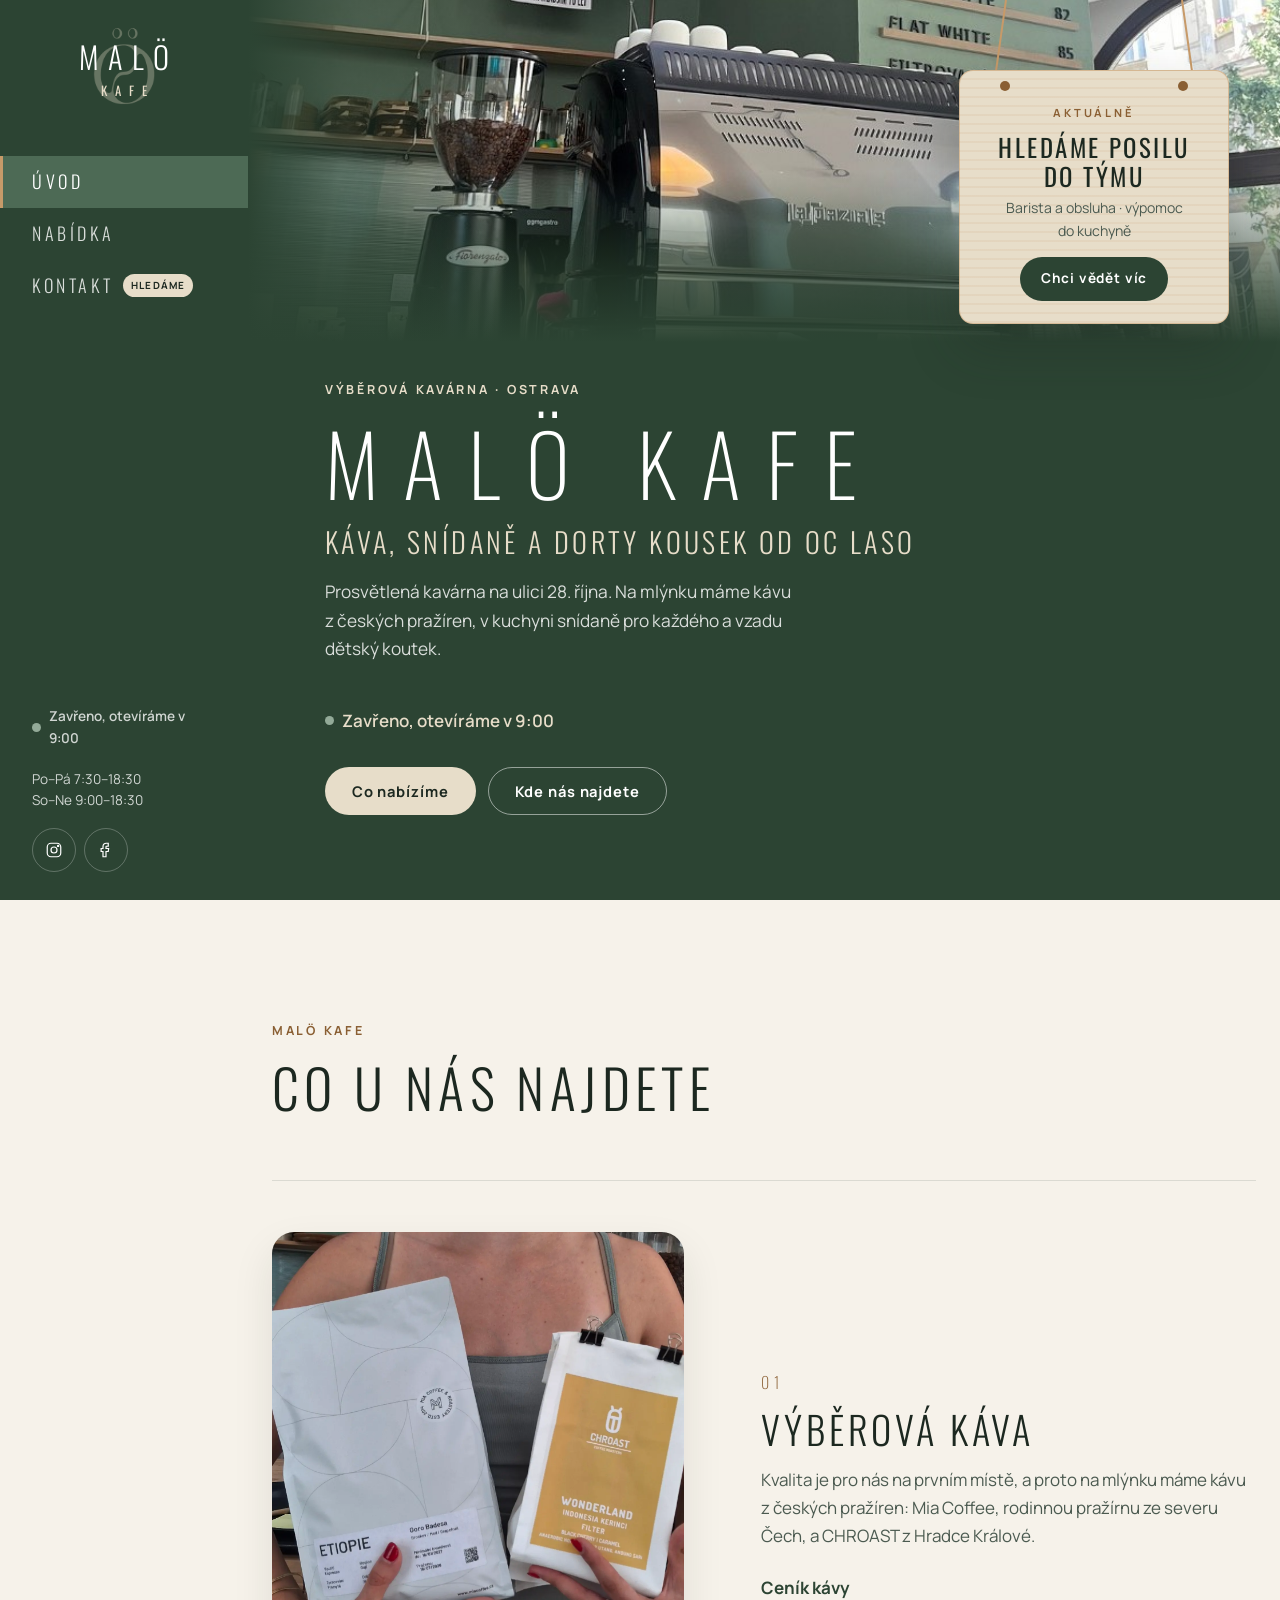
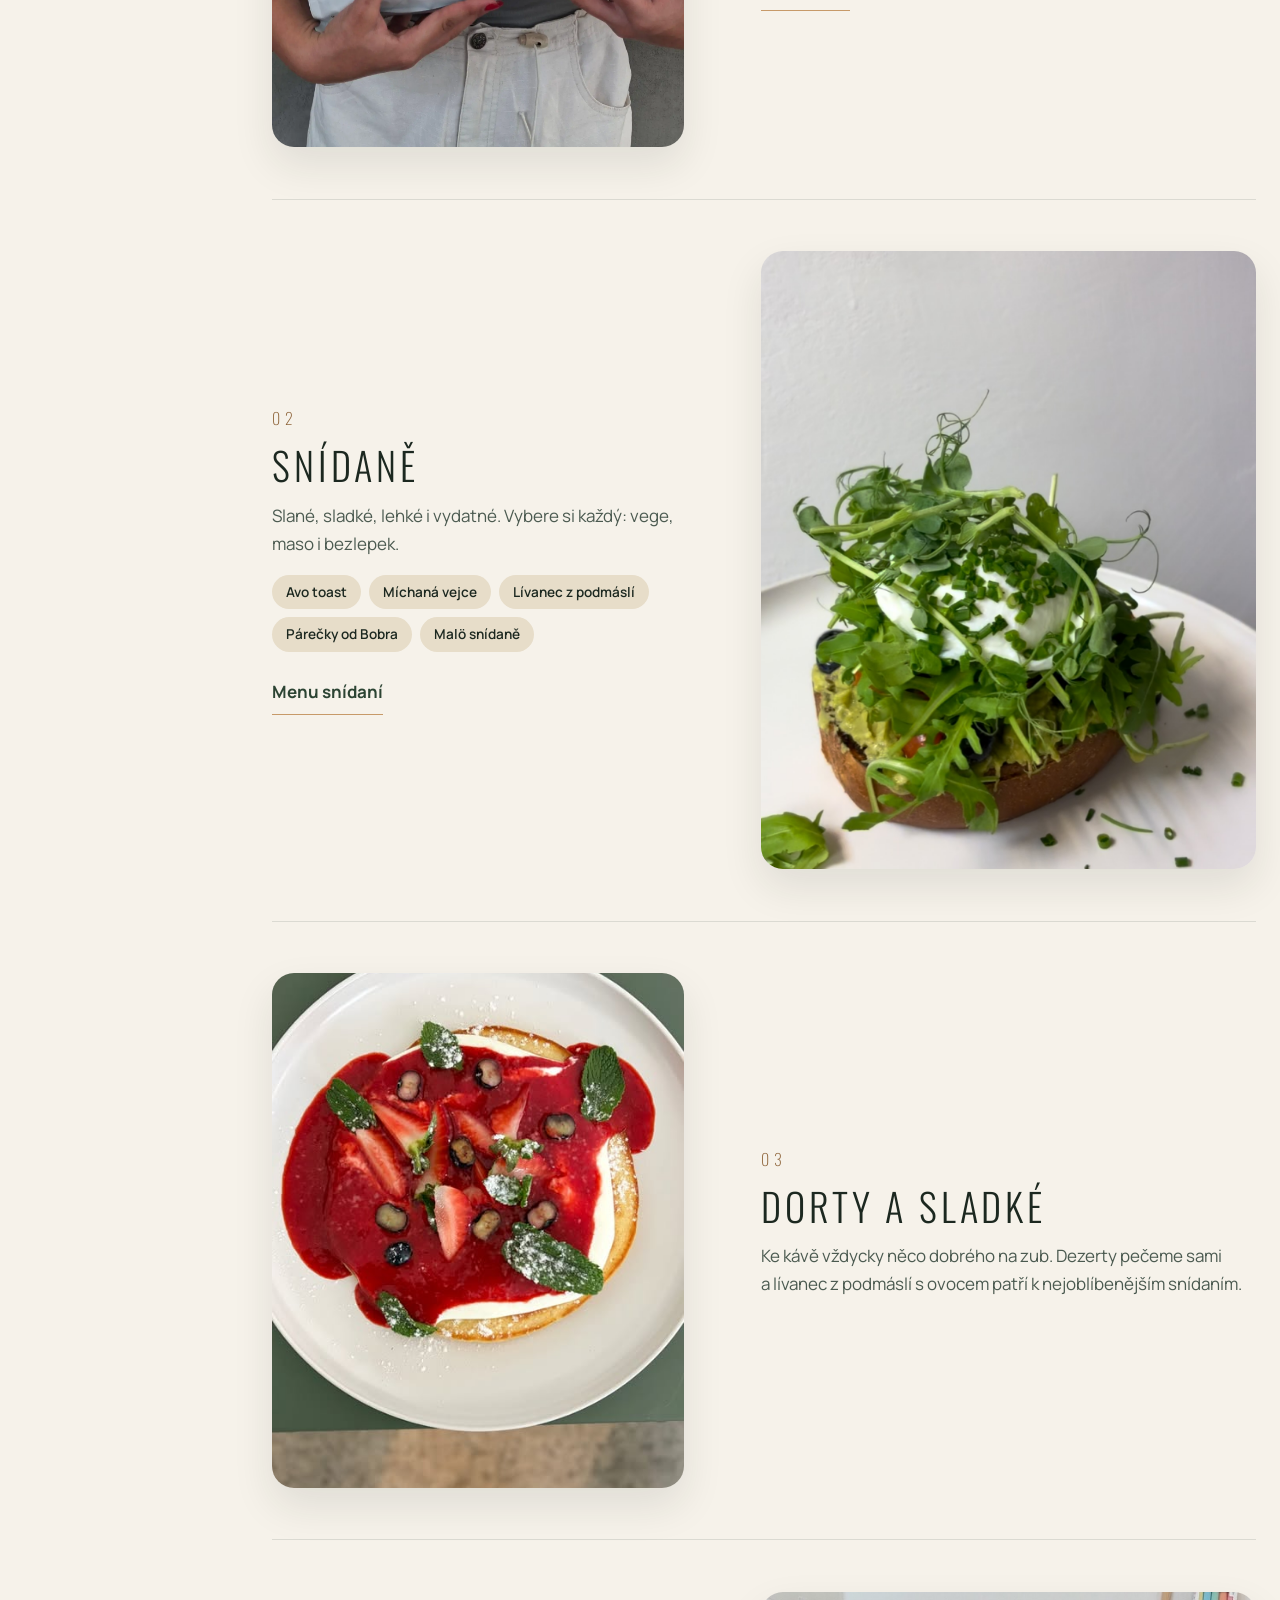
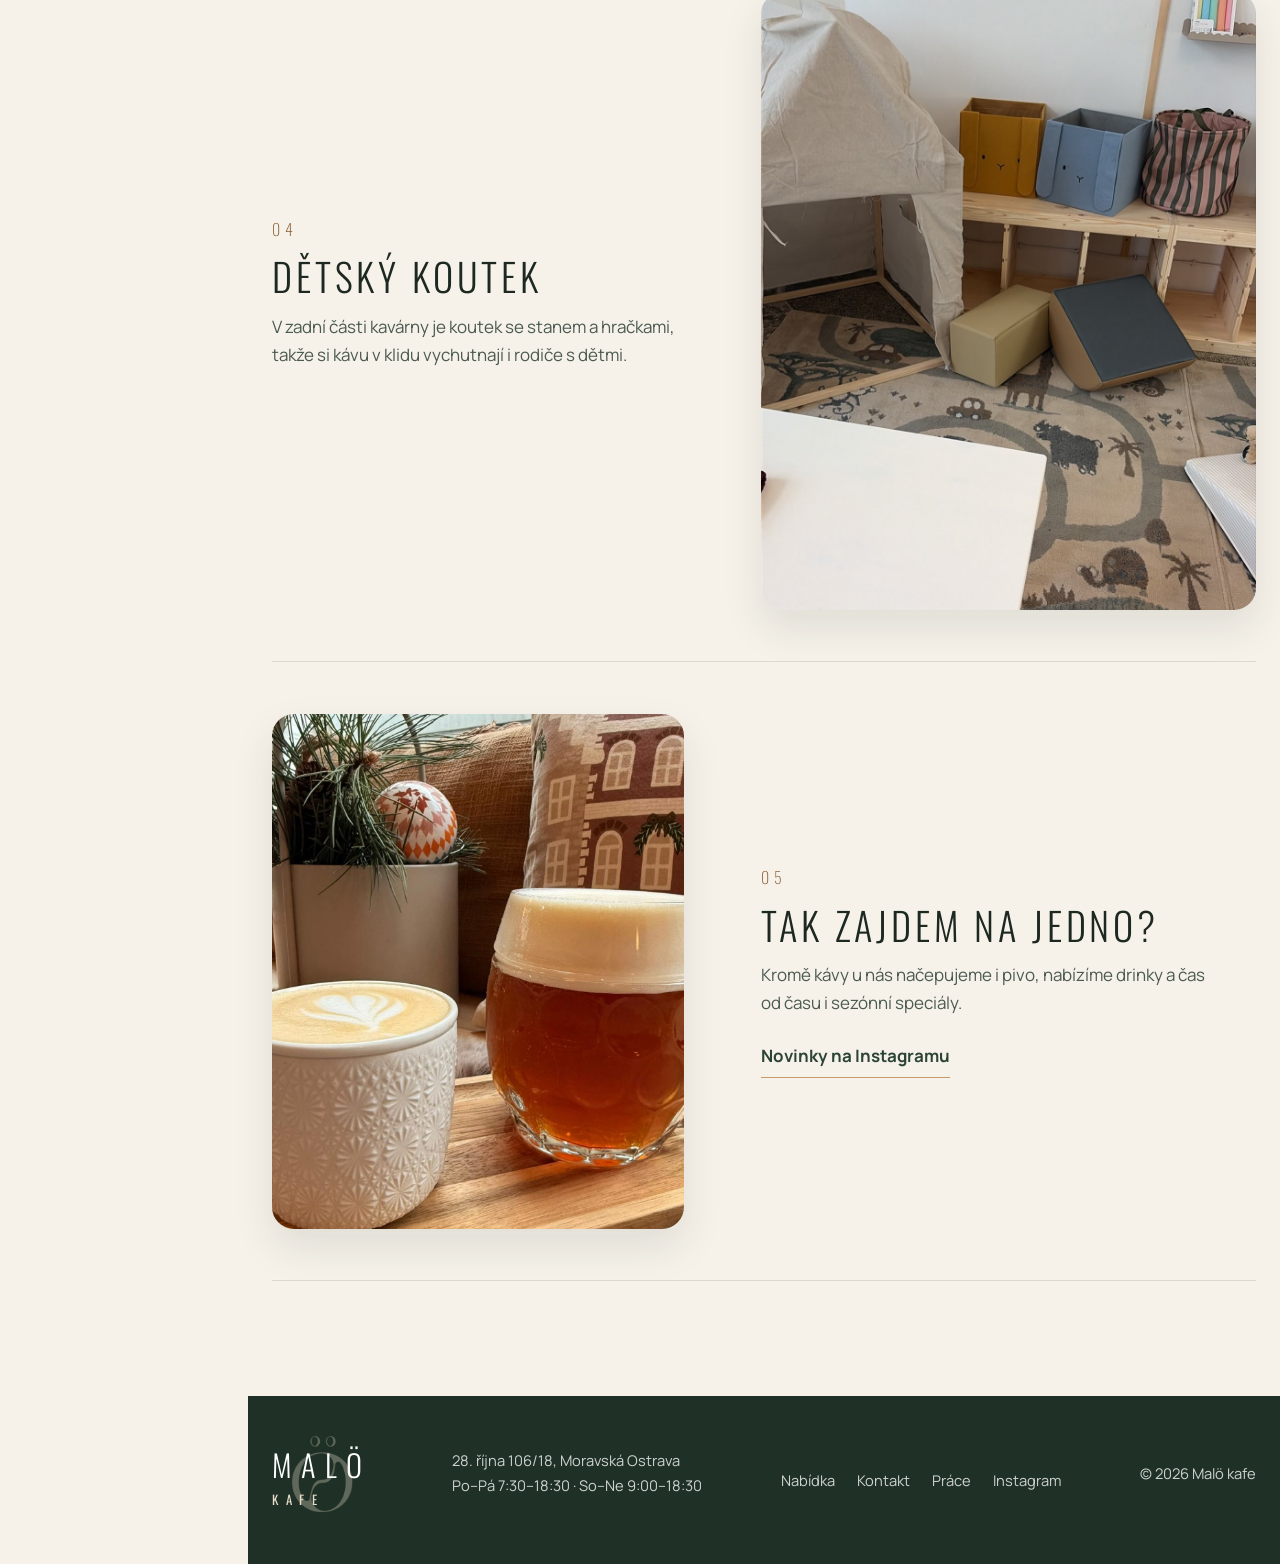
==== commit dbbe1fe0: "Odstranění křížku z cedulky Hledáme posilu" ====
--- a/index.html
+++ b/index.html
@@ -46,9 +46,6 @@
   <div class="sign" role="complementary" aria-label="Aktuálně: hledáme posilu">
     <div class="sign__strings" aria-hidden="true"></div>
     <div class="sign__board">
-      <button class="sign__close" type="button" aria-label="Zavřít cedulku">
-        <svg viewBox="0 0 24 24" fill="none" stroke="currentColor" stroke-width="2" aria-hidden="true"><path d="M6 6l12 12M18 6L6 18"/></svg>
-      </button>
       <span class="sign__kicker">Aktuálně</span>
       <p class="sign__title">Hledáme posilu do&nbsp;týmu</p>
       <p class="sign__roles">Barista a obsluha · výpomoc do&nbsp;kuchyně</p>
--- a/styles.css
+++ b/styles.css
@@ -454,14 +454,6 @@
 }
 .sign__roles { font-size: .88rem; color: var(--ink-soft); margin-bottom: 14px; }
 .sign .btn { min-height: 44px; padding: 0 20px; font-size: .85rem; }
-.sign__close {
-  position: absolute; top: -14px; right: -14px;
-  width: 44px; height: 44px; border-radius: 50%;
-  border: 0; background: var(--forest); color: var(--white); cursor: pointer;
-  display: grid; place-items: center; box-shadow: var(--shadow-soft);
-}
-.sign__close:hover { background: var(--forest-deep); }
-.sign__close svg { width: 16px; height: 16px; }
 
 @keyframes sign-drop {
   0%   { transform: translateY(-110%) rotate(0deg); }
